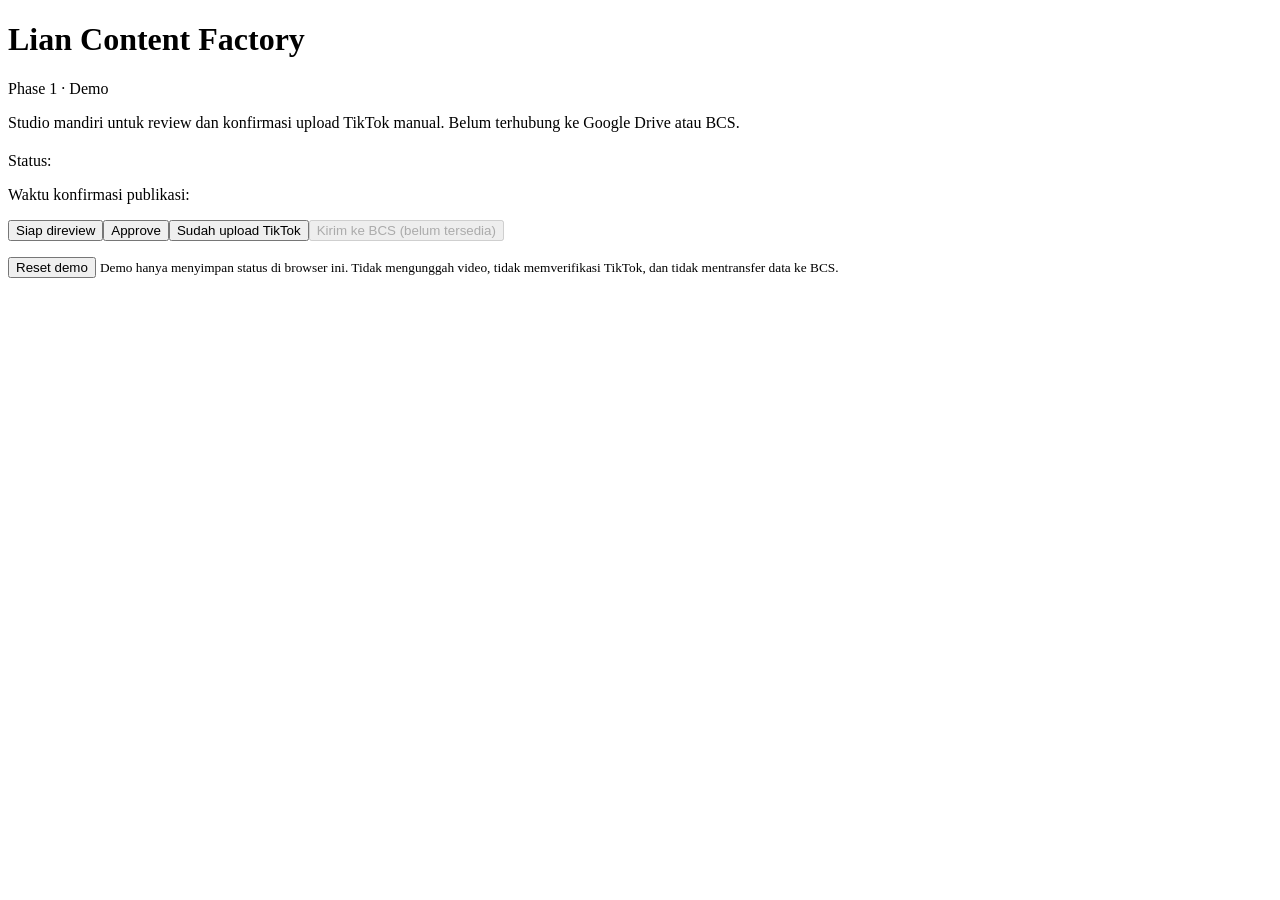
==== lcf/index.html @ b83192f2 "Embed LCF Phase 1 dashboard scaffold in PWA" ====
<!doctype html>
<html lang="id"><head><meta charset="utf-8"><meta name="viewport" content="width=device-width,initial-scale=1"><title>Lian Content Factory</title><link rel="stylesheet" href="./style.css"></head>
<body><main><header><h1>Lian Content Factory</h1><span class="tag">Phase 1 · Demo</span></header>
<p class="muted">Studio mandiri untuk review dan konfirmasi upload TikTok manual. Belum terhubung ke Google Drive atau BCS.</p>
<article><h2 id="content-title"></h2><p>Status: <strong id="status"></strong></p>
<p>Waktu konfirmasi publikasi: <span id="publication-time"></span></p>
<div class="actions"><button id="review">Siap direview</button><button id="approve">Approve</button><button id="publish">Sudah upload TikTok</button><button id="send" disabled>Kirim ke BCS (belum tersedia)</button></div>
<p role="status" id="notice"></p><button id="reset">Reset demo</button>
<small>Demo hanya menyimpan status di browser ini. Tidak mengunggah video, tidak memverifikasi TikTok, dan tidak mentransfer data ke BCS.</small>
</article></main><script src="./app.js" defer></script></body></html>
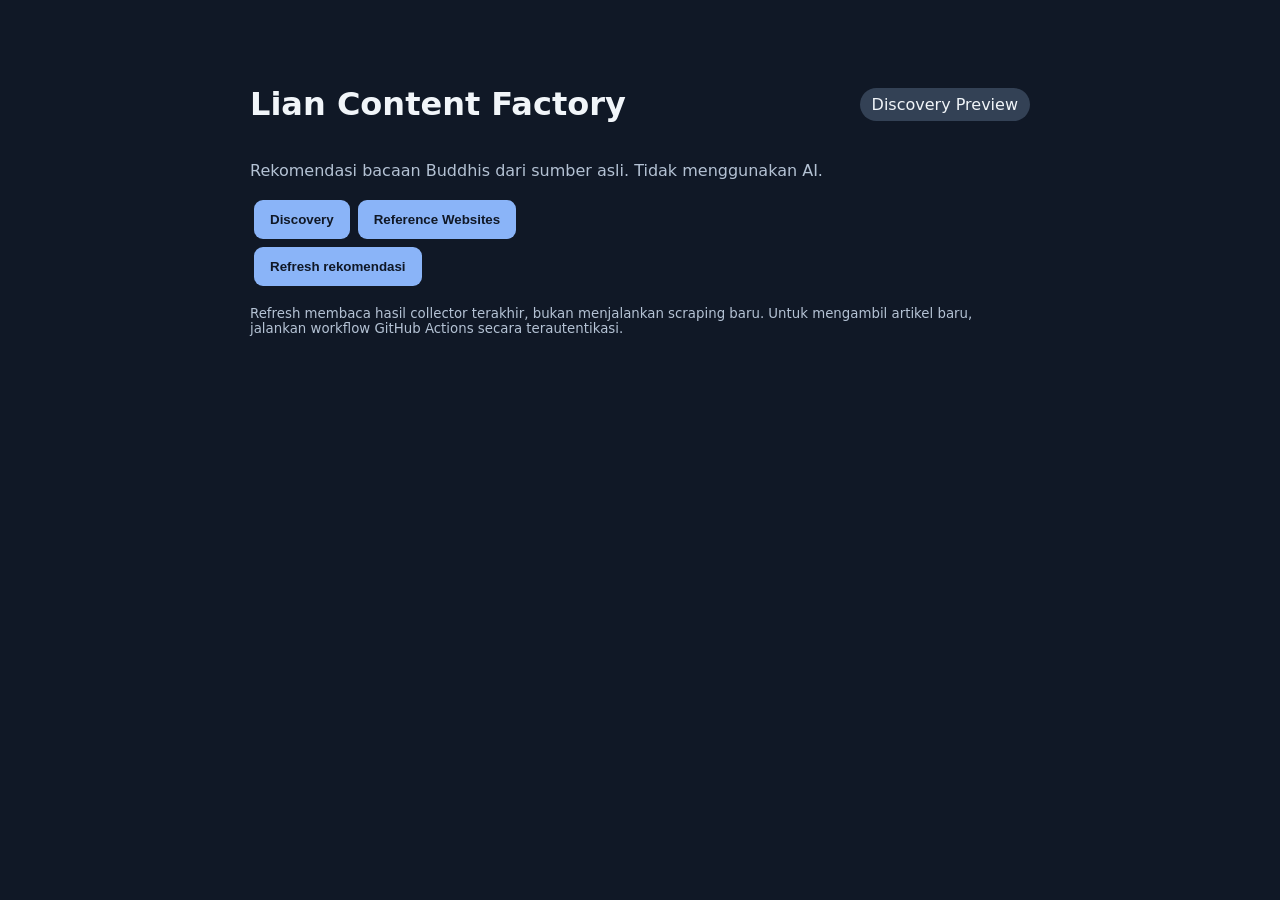
==== commit 98bb922c: "feat: sync LCF discovery reader index.html" ====
--- a/lcf/index.html
+++ b/lcf/index.html
@@ -1,10 +1 @@
-<!doctype html>
-<html lang="id"><head><meta charset="utf-8"><meta name="viewport" content="width=device-width,initial-scale=1"><title>Lian Content Factory</title><link rel="stylesheet" href="./style.css"></head>
-<body><main><header><h1>Lian Content Factory</h1><span class="tag">Phase 1 · Demo</span></header>
-<p class="muted">Studio mandiri untuk review dan konfirmasi upload TikTok manual. Belum terhubung ke Google Drive atau BCS.</p>
-<article><h2 id="content-title"></h2><p>Status: <strong id="status"></strong></p>
-<p>Waktu konfirmasi publikasi: <span id="publication-time"></span></p>
-<div class="actions"><button id="review">Siap direview</button><button id="approve">Approve</button><button id="publish">Sudah upload TikTok</button><button id="send" disabled>Kirim ke BCS (belum tersedia)</button></div>
-<p role="status" id="notice"></p><button id="reset">Reset demo</button>
-<small>Demo hanya menyimpan status di browser ini. Tidak mengunggah video, tidak memverifikasi TikTok, dan tidak mentransfer data ke BCS.</small>
-</article></main><script src="./app.js" defer></script></body></html>
+<!doctype html><html lang="id"><head><meta charset="utf-8"><meta name="viewport" content="width=device-width,initial-scale=1"><title>Lian Content Factory · Discovery</title><link rel="stylesheet" href="./style.css"></head><body><main><header><h1>Lian Content Factory</h1><span class="tag">Discovery Preview</span></header><p class="muted">Rekomendasi bacaan Buddhis dari sumber asli. Tidak menggunakan AI.</p><nav><button id="home">Discovery</button><button id="settings">Reference Websites</button></nav><section id="discover-panel"><div class="toolbar"><button id="generate">Refresh rekomendasi</button><span id="updated" class="muted"></span></div><p id="notice" role="status" class="muted"></p><div id="articles" class="cards"></div><small>Refresh membaca hasil collector terakhir, bukan menjalankan scraping baru. Untuk mengambil artikel baru, jalankan workflow GitHub Actions secara terautentikasi.</small></section><section id="settings-panel" hidden><h2>Reference Websites</h2><p class="muted">Konfigurasi lokal untuk persiapan. Ekspor JSON lalu review sebelum diterapkan ke repository; perubahan di sini belum mengubah collector.</p><div id="sources"></div><form id="add-source"><label>Nama website <input id="source-name" required maxlength="80"></label><label>Alamat HTTPS <input id="source-url" type="url" required placeholder="https://example.org/"></label><button type="submit">Add Website</button></form><button id="export">Export source configuration</button><p id="config-notice" role="status" class="muted"></p></section></main><script src="./app.js" defer></script></body></html>
--- a/lcf/style.css
+++ b/lcf/style.css
@@ -0,0 +1 @@
+:root{font-family:system-ui,sans-serif;color-scheme:dark;background:#101826;color:#f1f5f9}body{margin:0}main{max-width:780px;margin:40px auto;padding:24px}header{display:flex;justify-content:space-between;align-items:center;gap:12px}article{border:1px solid #35465c;border-radius:16px;padding:24px;background:#182538}button{border:0;border-radius:9px;padding:12px 16px;background:#8ab4f8;color:#101826;font-weight:650;cursor:pointer;margin:4px}button:disabled{opacity:.35;cursor:not-allowed}.tag{background:#334155;padding:7px 12px;border-radius:20px}.muted{color:#b4c2d4}.actions{margin-top:20px}small{display:block;margin-top:16px;color:#b4c2d4}button:focus-visible{outline:3px solid white;outline-offset:2px}
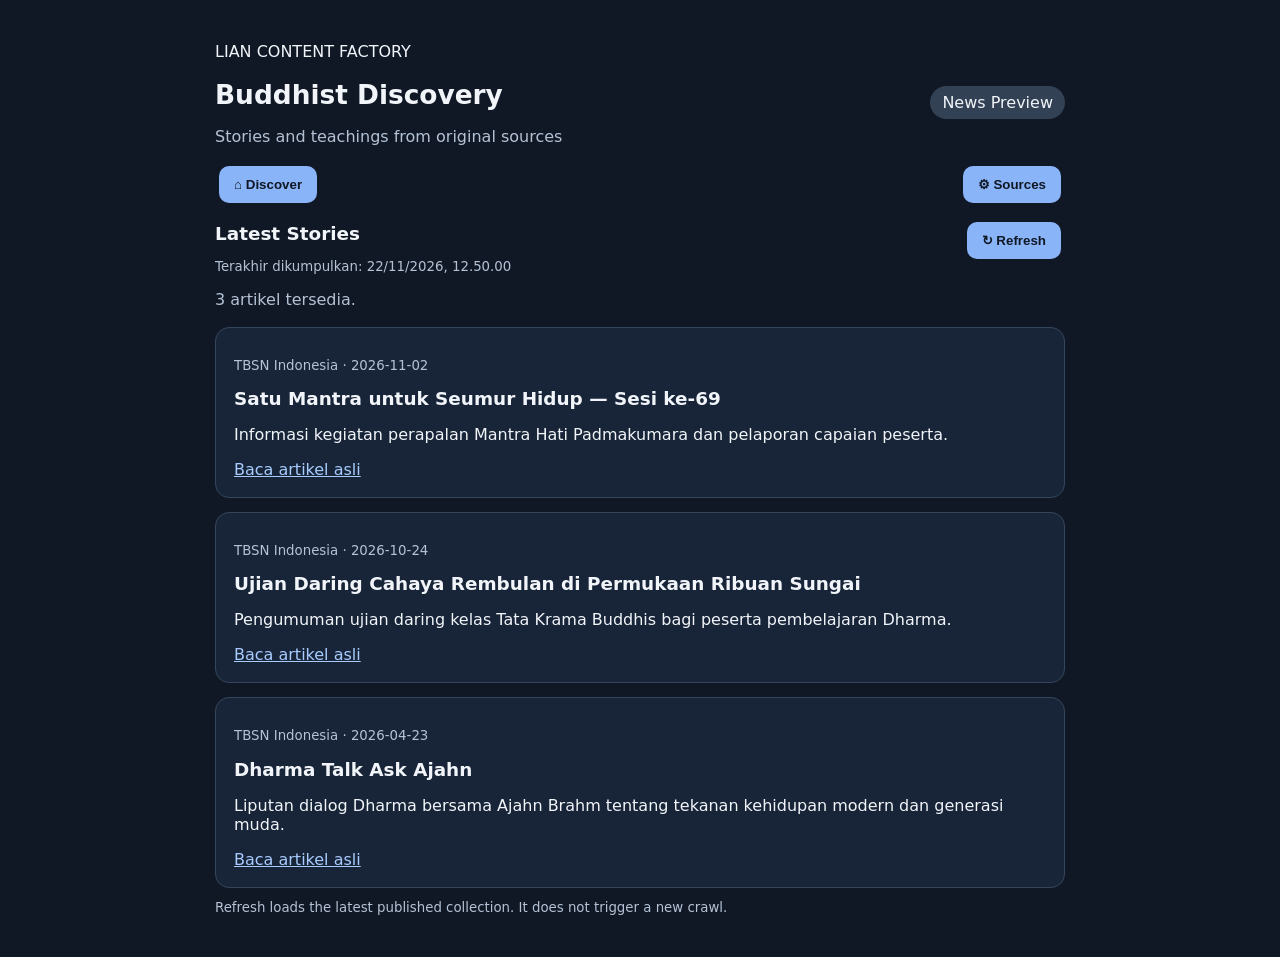
==== commit 71edd938: "feat: English news cards index.html" ====
--- a/lcf/index.html
+++ b/lcf/index.html
@@ -1 +1 @@
-<!doctype html><html lang="id"><head><meta charset="utf-8"><meta name="viewport" content="width=device-width,initial-scale=1"><title>Lian Content Factory · Discovery</title><link rel="stylesheet" href="./style.css"></head><body><main><header><h1>Lian Content Factory</h1><span class="tag">Discovery Preview</span></header><p class="muted">Rekomendasi bacaan Buddhis dari sumber asli. Tidak menggunakan AI.</p><nav><button id="home">Discovery</button><button id="settings">Reference Websites</button></nav><section id="discover-panel"><div class="toolbar"><button id="generate">Refresh rekomendasi</button><span id="updated" class="muted"></span></div><p id="notice" role="status" class="muted"></p><div id="articles" class="cards"></div><small>Refresh membaca hasil collector terakhir, bukan menjalankan scraping baru. Untuk mengambil artikel baru, jalankan workflow GitHub Actions secara terautentikasi.</small></section><section id="settings-panel" hidden><h2>Reference Websites</h2><p class="muted">Konfigurasi lokal untuk persiapan. Ekspor JSON lalu review sebelum diterapkan ke repository; perubahan di sini belum mengubah collector.</p><div id="sources"></div><form id="add-source"><label>Nama website <input id="source-name" required maxlength="80"></label><label>Alamat HTTPS <input id="source-url" type="url" required placeholder="https://example.org/"></label><button type="submit">Add Website</button></form><button id="export">Export source configuration</button><p id="config-notice" role="status" class="muted"></p></section></main><script src="./app.js" defer></script></body></html>+<!doctype html><html lang="en"><head><meta charset="utf-8"><meta name="viewport" content="width=device-width,initial-scale=1"><title>Lian Content Factory | News</title><link rel="stylesheet" href="./style.css"></head><body><main><header><div><div class="eyebrow">LIAN CONTENT FACTORY</div><h1>Buddhist Discovery</h1><p class="muted">Stories and teachings from original sources</p></div><span class="tag">News Preview</span></header><nav aria-label="Sections"><button id="home" class="nav-button" aria-label="Discover news">⌂ <span>Discover</span></button><button id="settings" class="nav-button" aria-label="Manage sources">⚙ <span>Sources</span></button></nav><section id="discover-panel"><div class="toolbar"><div><h2>Latest Stories</h2><small id="updated"></small></div><button id="generate" class="primary" aria-label="Refresh articles">↻ <span>Refresh</span></button></div><p id="notice" role="status" class="muted"></p><div id="articles" class="cards"></div><small class="footnote">Refresh loads the latest published collection. It does not trigger a new crawl.</small></section><section id="settings-panel" hidden><h2>Reference Websites</h2><p class="muted">Manage a local draft of your sources. Export the JSON to apply changes through repository review.</p><div id="sources"></div><form id="add-source"><label>Website Name<input id="source-name" required maxlength="80"></label><label>HTTPS URL<input id="source-url" type="url" required placeholder="https://example.org/"></label><button type="submit" class="primary">＋ <span>Add Source</span></button></form><button id="export">⇩ <span>Export JSON</span></button><p id="config-notice" role="status" class="muted"></p></section></main><script src="./app.js" defer></script></body></html>
--- a/lcf/style.css
+++ b/lcf/style.css
@@ -1 +1 @@
-:root{font-family:system-ui,sans-serif;color-scheme:dark;background:#101826;color:#f1f5f9}body{margin:0}main{max-width:780px;margin:40px auto;padding:24px}header{display:flex;justify-content:space-between;align-items:center;gap:12px}article{border:1px solid #35465c;border-radius:16px;padding:24px;background:#182538}button{border:0;border-radius:9px;padding:12px 16px;background:#8ab4f8;color:#101826;font-weight:650;cursor:pointer;margin:4px}button:disabled{opacity:.35;cursor:not-allowed}.tag{background:#334155;padding:7px 12px;border-radius:20px}.muted{color:#b4c2d4}.actions{margin-top:20px}small{display:block;margin-top:16px;color:#b4c2d4}button:focus-visible{outline:3px solid white;outline-offset:2px}+:root{font-family:system-ui,sans-serif;color-scheme:dark;background:#101826;color:#f1f5f9}body{margin:0}main{max-width:850px;margin:24px auto;padding:18px}header,.toolbar,nav{display:flex;align-items:center;justify-content:space-between;gap:12px;flex-wrap:wrap}h1{font-size:1.65rem}h2{font-size:1.15rem}button{border:0;border-radius:10px;padding:11px 15px;background:#8ab4f8;color:#101826;font-weight:650;cursor:pointer;margin:4px}button:disabled{opacity:.5}button:focus-visible,a:focus-visible,input:focus-visible{outline:3px solid white;outline-offset:2px}.tag{background:#334155;padding:7px 12px;border-radius:20px}.muted,small{color:#b4c2d4}.cards{display:grid;gap:14px;margin-top:18px}article,.source{border:1px solid #35465c;border-radius:14px;padding:18px;background:#182538}article a{color:#a8ccff}.source{display:flex;align-items:center;gap:12px;flex-wrap:wrap;margin:10px 0}.source small{flex:1;min-width:180px;overflow-wrap:anywhere}label{display:block;margin:12px 0}input:not([type=checkbox]){display:block;box-sizing:border-box;width:100%;padding:11px;background:#1d2b40;color:white;border:1px solid #63748c;border-radius:8px}small{display:block;margin-top:12px}[hidden]{display:none!important}
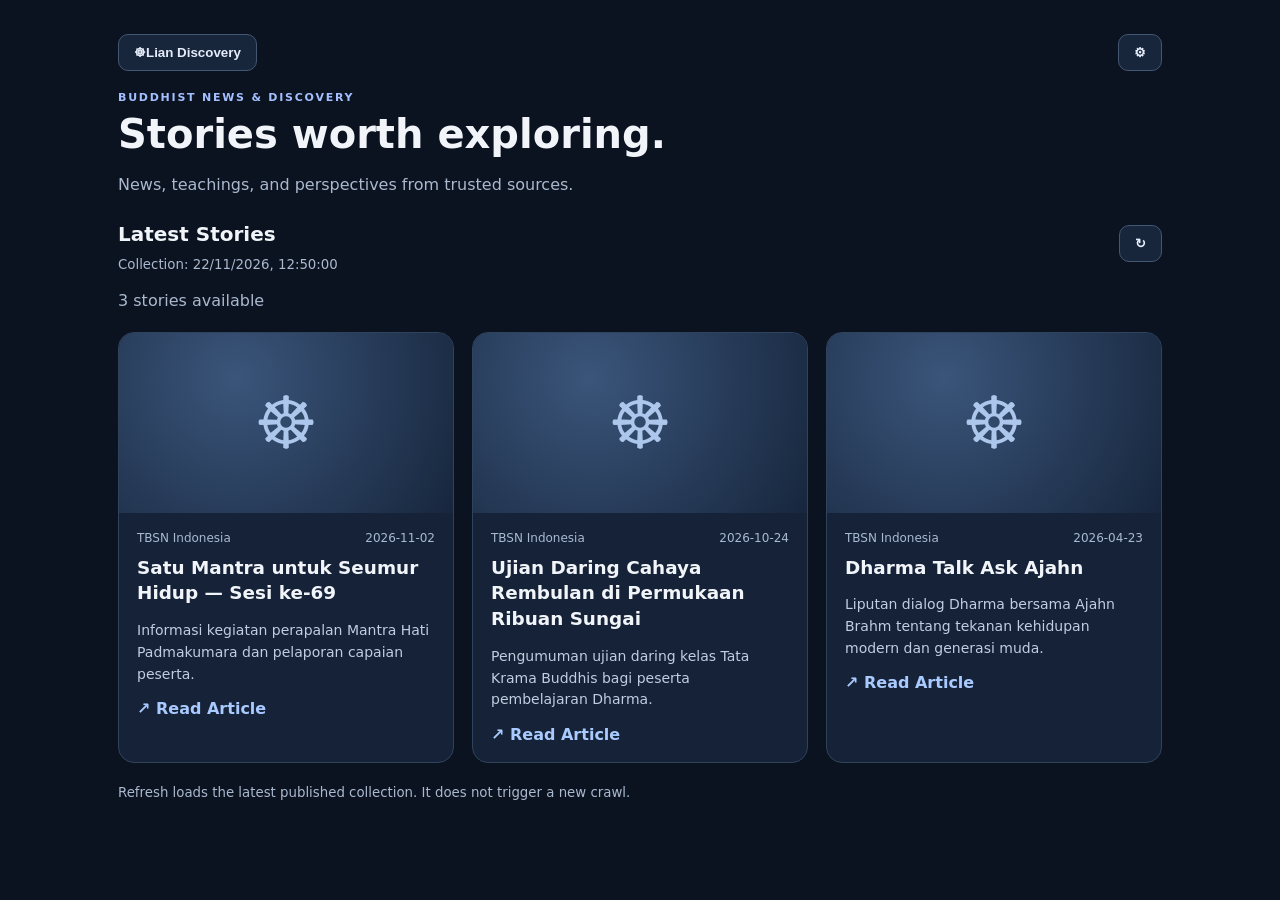
==== commit 5e856ac7: "design: minimal editorial LCF index.html" ====
--- a/lcf/index.html
+++ b/lcf/index.html
@@ -1 +1 @@
-<!doctype html><html lang="en"><head><meta charset="utf-8"><meta name="viewport" content="width=device-width,initial-scale=1"><title>Lian Content Factory | News</title><link rel="stylesheet" href="./style.css"></head><body><main><header><div><div class="eyebrow">LIAN CONTENT FACTORY</div><h1>Buddhist Discovery</h1><p class="muted">Stories and teachings from original sources</p></div><span class="tag">News Preview</span></header><nav aria-label="Sections"><button id="home" class="nav-button" aria-label="Discover news">⌂ <span>Discover</span></button><button id="settings" class="nav-button" aria-label="Manage sources">⚙ <span>Sources</span></button></nav><section id="discover-panel"><div class="toolbar"><div><h2>Latest Stories</h2><small id="updated"></small></div><button id="generate" class="primary" aria-label="Refresh articles">↻ <span>Refresh</span></button></div><p id="notice" role="status" class="muted"></p><div id="articles" class="cards"></div><small class="footnote">Refresh loads the latest published collection. It does not trigger a new crawl.</small></section><section id="settings-panel" hidden><h2>Reference Websites</h2><p class="muted">Manage a local draft of your sources. Export the JSON to apply changes through repository review.</p><div id="sources"></div><form id="add-source"><label>Website Name<input id="source-name" required maxlength="80"></label><label>HTTPS URL<input id="source-url" type="url" required placeholder="https://example.org/"></label><button type="submit" class="primary">＋ <span>Add Source</span></button></form><button id="export">⇩ <span>Export JSON</span></button><p id="config-notice" role="status" class="muted"></p></section></main><script src="./app.js" defer></script></body></html>+<!doctype html><html lang="en"><head><meta charset="utf-8"><meta name="viewport" content="width=device-width,initial-scale=1"><title>Lian Content Factory | News</title><link rel="stylesheet" href="./style.css"></head><body><main><header class="masthead"><button id="home" class="brand-button" aria-label="Back to news"><span class="brand-mark">☸</span><span class="brand-name">Lian <b>Discovery</b></span></button><button id="settings" class="icon-button" aria-label="Source settings" title="Source settings">⚙</button></header><div class="editorial-intro"><div class="eyebrow">BUDDHIST NEWS & DISCOVERY</div><h1>Stories worth exploring.</h1><p class="muted">News, teachings, and perspectives from trusted sources.</p></div><section id="discover-panel"><div class="toolbar"><div><h2>Latest Stories</h2><small id="updated"></small></div><button id="generate" class="icon-button" aria-label="Refresh articles" title="Refresh articles">↻</button></div><p id="notice" role="status" class="muted"></p><div id="articles" class="cards"></div><small class="footnote">Refresh loads the latest published collection. It does not trigger a new crawl.</small></section><section id="settings-panel" hidden><div class="settings-heading"><button id="back-news" class="icon-button" aria-label="Back to news" title="Back to news">←</button><h2>Reference Websites</h2></div><p class="muted">Manage a local draft of your sources. Export the JSON to apply changes through repository review.</p><div id="sources"></div><form id="add-source"><label>Website Name<input id="source-name" required maxlength="80"></label><label>HTTPS URL<input id="source-url" type="url" required placeholder="https://example.org/"></label><button type="submit" class="primary">＋ <span>Add Source</span></button></form><button id="export">⇩ <span>Export JSON</span></button><p id="config-notice" role="status" class="muted"></p></section></main><script src="./app.js" defer></script></body></html>
--- a/lcf/style.css
+++ b/lcf/style.css
@@ -1 +1 @@
-:root{font-family:system-ui,sans-serif;color-scheme:dark;background:#101826;color:#f1f5f9}body{margin:0}main{max-width:850px;margin:24px auto;padding:18px}header,.toolbar,nav{display:flex;align-items:center;justify-content:space-between;gap:12px;flex-wrap:wrap}h1{font-size:1.65rem}h2{font-size:1.15rem}button{border:0;border-radius:10px;padding:11px 15px;background:#8ab4f8;color:#101826;font-weight:650;cursor:pointer;margin:4px}button:disabled{opacity:.5}button:focus-visible,a:focus-visible,input:focus-visible{outline:3px solid white;outline-offset:2px}.tag{background:#334155;padding:7px 12px;border-radius:20px}.muted,small{color:#b4c2d4}.cards{display:grid;gap:14px;margin-top:18px}article,.source{border:1px solid #35465c;border-radius:14px;padding:18px;background:#182538}article a{color:#a8ccff}.source{display:flex;align-items:center;gap:12px;flex-wrap:wrap;margin:10px 0}.source small{flex:1;min-width:180px;overflow-wrap:anywhere}label{display:block;margin:12px 0}input:not([type=checkbox]){display:block;box-sizing:border-box;width:100%;padding:11px;background:#1d2b40;color:white;border:1px solid #63748c;border-radius:8px}small{display:block;margin-top:12px}[hidden]{display:none!important}+:root{font-family:system-ui,-apple-system,sans-serif;color-scheme:dark;background:#0b1220;color:#f1f5f9}*{box-sizing:border-box}body{margin:0}main{max-width:1080px;margin:0 auto;padding:24px 18px 60px}header,.toolbar,nav{display:flex;align-items:center;justify-content:space-between;gap:12px;flex-wrap:wrap}header{padding:10px 0 20px}.eyebrow{color:#a4bfff;font-size:11px;font-weight:800;letter-spacing:.16em}h1{font-size:clamp(1.6rem,4vw,2.5rem);margin:7px 0}h2{font-size:1.25rem;margin:8px 0}h3{font-size:1.15rem;line-height:1.4;margin:10px 0}p{line-height:1.55}.muted,small{color:#aab9ce}.tag{border:1px solid #3d526d;padding:8px 12px;border-radius:24px;color:#cbd9ee;font-size:12px}nav{justify-content:flex-start;padding:10px 0 24px;border-top:1px solid #26384e}button{border:1px solid #435672;border-radius:10px;padding:10px 15px;background:#18263c;color:#e5edfa;font-weight:650;cursor:pointer}button.primary{background:#90b7ff;color:#071425;border-color:#90b7ff}button:disabled{opacity:.5}button:focus-visible,a:focus-visible,input:focus-visible{outline:3px solid #d3e4ff;outline-offset:3px}.cards{display:grid;grid-template-columns:repeat(auto-fill,minmax(min(100%,290px),1fr));gap:18px;margin:18px 0}.news-card{overflow:hidden;border:1px solid #30435c;border-radius:16px;background:#152237}.news-image{height:180px;background:#223b5b;overflow:hidden}.news-image img{width:100%;height:100%;object-fit:cover;display:block}.news-image.placeholder{display:grid;place-items:center;background:radial-gradient(circle at 35% 25%,#3a557a,#17263d)}.placeholder span{font-size:72px;color:#adc6eb}.news-body{padding:18px}.news-meta{display:flex;gap:8px;justify-content:space-between;flex-wrap:wrap;font-size:12px;color:#a8bad2}.news-body p{color:#c1cee0;font-size:14px;min-height:42px}.read-link{color:#a9caff;font-weight:750;text-decoration:none}.read-link:hover{text-decoration:underline}.source{display:flex;align-items:center;gap:12px;flex-wrap:wrap;border:1px solid #35465c;border-radius:12px;padding:14px;margin:10px 0}.source small{flex:1;min-width:170px;overflow-wrap:anywhere}label{display:block;margin:12px 0}input:not([type=checkbox]){display:block;width:100%;padding:12px;background:#1d2b40;color:white;border:1px solid #63748c;border-radius:8px}.footnote{display:block;margin-top:22px}[hidden]{display:none!important}@media(max-width:520px){.news-image{height:200px}.tag{display:none}}
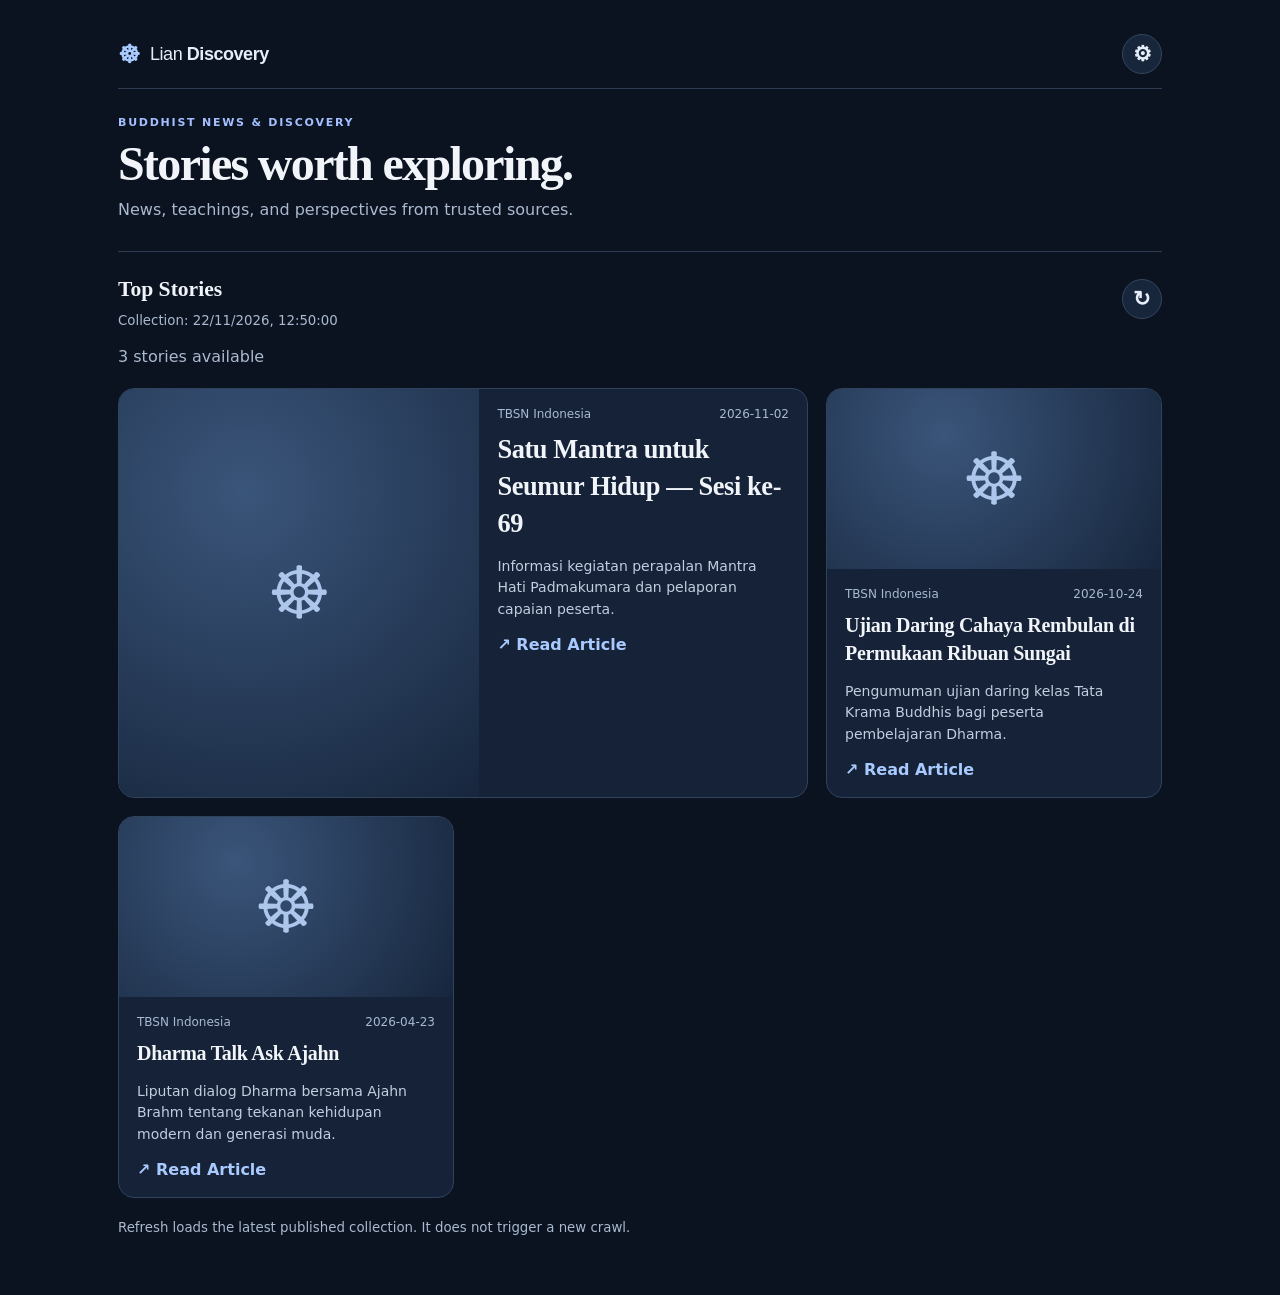
==== commit b32580b1: "design: compact news masthead index.html" ====
--- a/lcf/index.html
+++ b/lcf/index.html
@@ -1 +1 @@
-<!doctype html><html lang="en"><head><meta charset="utf-8"><meta name="viewport" content="width=device-width,initial-scale=1"><title>Lian Content Factory | News</title><link rel="stylesheet" href="./style.css"></head><body><main><header class="masthead"><button id="home" class="brand-button" aria-label="Back to news"><span class="brand-mark">☸</span><span class="brand-name">Lian <b>Discovery</b></span></button><button id="settings" class="icon-button" aria-label="Source settings" title="Source settings">⚙</button></header><div class="editorial-intro"><div class="eyebrow">BUDDHIST NEWS & DISCOVERY</div><h1>Stories worth exploring.</h1><p class="muted">News, teachings, and perspectives from trusted sources.</p></div><section id="discover-panel"><div class="toolbar"><div><h2>Latest Stories</h2><small id="updated"></small></div><button id="generate" class="icon-button" aria-label="Refresh articles" title="Refresh articles">↻</button></div><p id="notice" role="status" class="muted"></p><div id="articles" class="cards"></div><small class="footnote">Refresh loads the latest published collection. It does not trigger a new crawl.</small></section><section id="settings-panel" hidden><div class="settings-heading"><button id="back-news" class="icon-button" aria-label="Back to news" title="Back to news">←</button><h2>Reference Websites</h2></div><p class="muted">Manage a local draft of your sources. Export the JSON to apply changes through repository review.</p><div id="sources"></div><form id="add-source"><label>Website Name<input id="source-name" required maxlength="80"></label><label>HTTPS URL<input id="source-url" type="url" required placeholder="https://example.org/"></label><button type="submit" class="primary">＋ <span>Add Source</span></button></form><button id="export">⇩ <span>Export JSON</span></button><p id="config-notice" role="status" class="muted"></p></section></main><script src="./app.js" defer></script></body></html>+<!doctype html><html lang="en"><head><meta charset="utf-8"><meta name="viewport" content="width=device-width,initial-scale=1"><title>Lian Content Factory | News</title><link rel="stylesheet" href="./style.css"></head><body><main><header class="masthead"><button id="home" class="brand-button" aria-label="Back to news"><span class="brand-mark">☸</span><span class="brand-name">Lian <b>Discovery</b></span></button><button id="settings" class="icon-button" aria-label="Source settings" title="Source settings">⚙</button></header><div class="editorial-intro"><div class="eyebrow">BUDDHIST NEWS & DISCOVERY</div><h1>Stories worth exploring.</h1><p class="muted">News, teachings, and perspectives from trusted sources.</p></div><section id="discover-panel"><div class="toolbar"><div><h2>Top Stories</h2><small id="updated"></small></div><button id="generate" class="icon-button" aria-label="Refresh articles" title="Refresh articles">↻</button></div><p id="notice" role="status" class="muted"></p><div id="articles" class="cards"></div><small class="footnote">Refresh loads the latest published collection. It does not trigger a new crawl.</small></section><section id="settings-panel" hidden><div class="settings-heading"><button id="back-news" class="icon-button" aria-label="Back to news" title="Back to news">←</button><h2>Reference Websites</h2></div><p class="muted">Manage a local draft of your sources. Export the JSON to apply changes through repository review.</p><div id="sources"></div><form id="add-source"><label>Website Name<input id="source-name" required maxlength="80"></label><label>HTTPS URL<input id="source-url" type="url" required placeholder="https://example.org/"></label><button type="submit" class="primary">＋ <span>Add Source</span></button></form><button id="export">⇩ <span>Export JSON</span></button><p id="config-notice" role="status" class="muted"></p></section></main><script src="./app.js" defer></script></body></html>
--- a/lcf/style.css
+++ b/lcf/style.css
@@ -1 +1,13 @@
-:root{font-family:system-ui,-apple-system,sans-serif;color-scheme:dark;background:#0b1220;color:#f1f5f9}*{box-sizing:border-box}body{margin:0}main{max-width:1080px;margin:0 auto;padding:24px 18px 60px}header,.toolbar,nav{display:flex;align-items:center;justify-content:space-between;gap:12px;flex-wrap:wrap}header{padding:10px 0 20px}.eyebrow{color:#a4bfff;font-size:11px;font-weight:800;letter-spacing:.16em}h1{font-size:clamp(1.6rem,4vw,2.5rem);margin:7px 0}h2{font-size:1.25rem;margin:8px 0}h3{font-size:1.15rem;line-height:1.4;margin:10px 0}p{line-height:1.55}.muted,small{color:#aab9ce}.tag{border:1px solid #3d526d;padding:8px 12px;border-radius:24px;color:#cbd9ee;font-size:12px}nav{justify-content:flex-start;padding:10px 0 24px;border-top:1px solid #26384e}button{border:1px solid #435672;border-radius:10px;padding:10px 15px;background:#18263c;color:#e5edfa;font-weight:650;cursor:pointer}button.primary{background:#90b7ff;color:#071425;border-color:#90b7ff}button:disabled{opacity:.5}button:focus-visible,a:focus-visible,input:focus-visible{outline:3px solid #d3e4ff;outline-offset:3px}.cards{display:grid;grid-template-columns:repeat(auto-fill,minmax(min(100%,290px),1fr));gap:18px;margin:18px 0}.news-card{overflow:hidden;border:1px solid #30435c;border-radius:16px;background:#152237}.news-image{height:180px;background:#223b5b;overflow:hidden}.news-image img{width:100%;height:100%;object-fit:cover;display:block}.news-image.placeholder{display:grid;place-items:center;background:radial-gradient(circle at 35% 25%,#3a557a,#17263d)}.placeholder span{font-size:72px;color:#adc6eb}.news-body{padding:18px}.news-meta{display:flex;gap:8px;justify-content:space-between;flex-wrap:wrap;font-size:12px;color:#a8bad2}.news-body p{color:#c1cee0;font-size:14px;min-height:42px}.read-link{color:#a9caff;font-weight:750;text-decoration:none}.read-link:hover{text-decoration:underline}.source{display:flex;align-items:center;gap:12px;flex-wrap:wrap;border:1px solid #35465c;border-radius:12px;padding:14px;margin:10px 0}.source small{flex:1;min-width:170px;overflow-wrap:anywhere}label{display:block;margin:12px 0}input:not([type=checkbox]){display:block;width:100%;padding:12px;background:#1d2b40;color:white;border:1px solid #63748c;border-radius:8px}.footnote{display:block;margin-top:22px}[hidden]{display:none!important}@media(max-width:520px){.news-image{height:200px}.tag{display:none}}+:root{font-family:system-ui,-apple-system,sans-serif;color-scheme:dark;background:#0b1220;color:#f1f5f9}*{box-sizing:border-box}body{margin:0}main{max-width:1080px;margin:0 auto;padding:24px 18px 60px}header,.toolbar,nav{display:flex;align-items:center;justify-content:space-between;gap:12px;flex-wrap:wrap}header{padding:10px 0 20px}.eyebrow{color:#a4bfff;font-size:11px;font-weight:800;letter-spacing:.16em}h1{font-size:clamp(1.6rem,4vw,2.5rem);margin:7px 0}h2{font-size:1.25rem;margin:8px 0}h3{font-size:1.15rem;line-height:1.4;margin:10px 0}p{line-height:1.55}.muted,small{color:#aab9ce}.tag{border:1px solid #3d526d;padding:8px 12px;border-radius:24px;color:#cbd9ee;font-size:12px}nav{justify-content:flex-start;padding:10px 0 24px;border-top:1px solid #26384e}button{border:1px solid #435672;border-radius:10px;padding:10px 15px;background:#18263c;color:#e5edfa;font-weight:650;cursor:pointer}button.primary{background:#90b7ff;color:#071425;border-color:#90b7ff}button:disabled{opacity:.5}button:focus-visible,a:focus-visible,input:focus-visible{outline:3px solid #d3e4ff;outline-offset:3px}.cards{display:grid;grid-template-columns:repeat(auto-fill,minmax(min(100%,290px),1fr));gap:18px;margin:18px 0}.news-card{overflow:hidden;border:1px solid #30435c;border-radius:16px;background:#152237}.news-image{height:180px;background:#223b5b;overflow:hidden}.news-image img{width:100%;height:100%;object-fit:cover;display:block}.news-image.placeholder{display:grid;place-items:center;background:radial-gradient(circle at 35% 25%,#3a557a,#17263d)}.placeholder span{font-size:72px;color:#adc6eb}.news-body{padding:18px}.news-meta{display:flex;gap:8px;justify-content:space-between;flex-wrap:wrap;font-size:12px;color:#a8bad2}.news-body p{color:#c1cee0;font-size:14px;min-height:42px}.read-link{color:#a9caff;font-weight:750;text-decoration:none}.read-link:hover{text-decoration:underline}.source{display:flex;align-items:center;gap:12px;flex-wrap:wrap;border:1px solid #35465c;border-radius:12px;padding:14px;margin:10px 0}.source small{flex:1;min-width:170px;overflow-wrap:anywhere}label{display:block;margin:12px 0}input:not([type=checkbox]){display:block;width:100%;padding:12px;background:#1d2b40;color:white;border:1px solid #63748c;border-radius:8px}.footnote{display:block;margin-top:22px}[hidden]{display:none!important}@media(max-width:520px){.news-image{height:200px}.tag{display:none}}
+/* Editorial news layout: content first, controls secondary */
+.masthead{padding:10px 0 14px;border-bottom:1px solid #2c3b50;flex-wrap:nowrap}
+.brand-button{display:inline-flex;align-items:center;gap:10px;border:0;background:transparent;padding:4px 0;font-size:18px}
+.brand-mark{font-size:25px;color:#a9caff}.brand-name{font-weight:450;letter-spacing:-.025em}.brand-name b{font-weight:800}
+.icon-button{display:grid;place-items:center;width:40px;height:40px;padding:0;border:1px solid #33465f;background:#18263b;border-radius:50%;font-size:21px}
+.editorial-intro{padding:27px 0 14px}.editorial-intro h1{font-family:Georgia,serif;font-weight:600;letter-spacing:-.035em;font-size:clamp(2rem,5vw,3rem);margin:7px 0}.editorial-intro p{margin:0 0 14px}
+.toolbar{border-top:1px solid #2c3b50;padding-top:17px}.toolbar h2{font-family:Georgia,serif;font-size:1.35rem}
+.news-card{transition:transform .15s ease,border-color .15s ease}.news-card:hover{transform:translateY(-2px);border-color:#6983a6}
+.news-body h3{font-family:Georgia,serif;font-size:1.25rem;letter-spacing:-.015em}
+.settings-heading{display:flex;align-items:center;gap:12px}
+@media(min-width:900px){.cards{grid-template-columns:repeat(3,minmax(0,1fr))}.news-card:first-child{grid-column:span 2;display:grid;grid-template-columns:1.1fr 1fr}.news-card:first-child .news-image{height:100%;min-height:270px}.news-card:first-child h3{font-size:1.65rem}}
+@media(max-width:520px){main{padding:14px 14px 50px}.editorial-intro{padding-top:22px}.cards{gap:14px}}
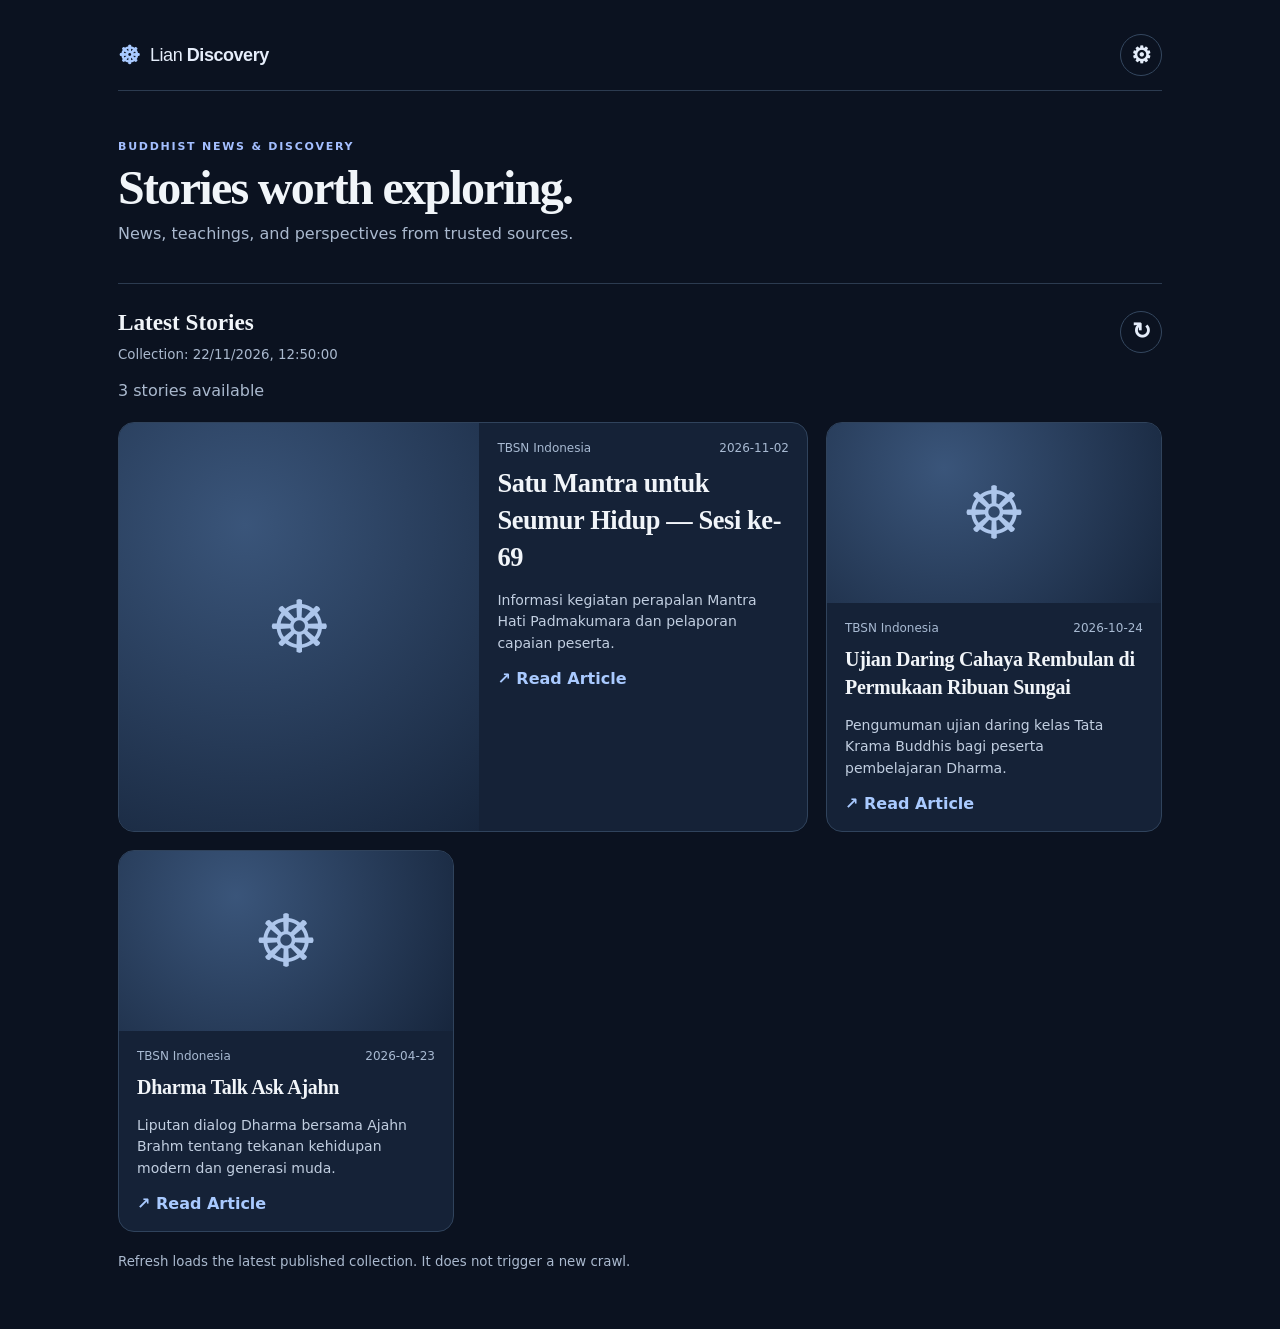
==== commit cd646554: "sync: production LCF editorial reader index.html" ====
--- a/lcf/index.html
+++ b/lcf/index.html
@@ -1 +1 @@
-<!doctype html><html lang="en"><head><meta charset="utf-8"><meta name="viewport" content="width=device-width,initial-scale=1"><title>Lian Content Factory | News</title><link rel="stylesheet" href="./style.css"></head><body><main><header class="masthead"><button id="home" class="brand-button" aria-label="Back to news"><span class="brand-mark">☸</span><span class="brand-name">Lian <b>Discovery</b></span></button><button id="settings" class="icon-button" aria-label="Source settings" title="Source settings">⚙</button></header><div class="editorial-intro"><div class="eyebrow">BUDDHIST NEWS & DISCOVERY</div><h1>Stories worth exploring.</h1><p class="muted">News, teachings, and perspectives from trusted sources.</p></div><section id="discover-panel"><div class="toolbar"><div><h2>Top Stories</h2><small id="updated"></small></div><button id="generate" class="icon-button" aria-label="Refresh articles" title="Refresh articles">↻</button></div><p id="notice" role="status" class="muted"></p><div id="articles" class="cards"></div><small class="footnote">Refresh loads the latest published collection. It does not trigger a new crawl.</small></section><section id="settings-panel" hidden><div class="settings-heading"><button id="back-news" class="icon-button" aria-label="Back to news" title="Back to news">←</button><h2>Reference Websites</h2></div><p class="muted">Manage a local draft of your sources. Export the JSON to apply changes through repository review.</p><div id="sources"></div><form id="add-source"><label>Website Name<input id="source-name" required maxlength="80"></label><label>HTTPS URL<input id="source-url" type="url" required placeholder="https://example.org/"></label><button type="submit" class="primary">＋ <span>Add Source</span></button></form><button id="export">⇩ <span>Export JSON</span></button><p id="config-notice" role="status" class="muted"></p></section></main><script src="./app.js" defer></script></body></html>+<!doctype html><html lang="en"><head><meta charset="utf-8"><meta name="viewport" content="width=device-width,initial-scale=1"><title>Lian Content Factory | News</title><link rel="stylesheet" href="./style.css"></head><body><main><header class="masthead"><button id="home" class="brand-button" aria-label="Back to news"><span class="brand-mark">☸</span><span class="brand-name">Lian <b>Discovery</b></span></button><button id="settings" class="icon-button" aria-label="Source settings" title="Source settings">⚙</button></header><div class="editorial-intro"><div class="eyebrow">BUDDHIST NEWS & DISCOVERY</div><h1>Stories worth exploring.</h1><p class="muted">News, teachings, and perspectives from trusted sources.</p></div><section id="discover-panel"><div class="toolbar"><div><h2>Latest Stories</h2><small id="updated"></small></div><button id="generate" class="icon-button" aria-label="Refresh articles" title="Refresh articles">↻</button></div><p id="notice" role="status" class="muted"></p><div id="articles" class="cards"></div><small class="footnote">Refresh loads the latest published collection. It does not trigger a new crawl.</small></section><section id="settings-panel" hidden><div class="settings-heading"><button id="back-news" class="icon-button" aria-label="Back to news" title="Back to news">←</button><h2>Reference Websites</h2></div><p class="muted">Manage a local draft of your sources. Export the JSON to apply changes through repository review.</p><div id="sources"></div><form id="add-source"><label>Website Name<input id="source-name" required maxlength="80"></label><label>HTTPS URL<input id="source-url" type="url" required placeholder="https://example.org/"></label><button type="submit" class="primary">＋ <span>Add Source</span></button></form><button id="export">⇩ <span>Export JSON</span></button><p id="config-notice" role="status" class="muted"></p></section></main><script src="./app.js" defer></script></body></html>
--- a/lcf/style.css
+++ b/lcf/style.css
@@ -11,3 +11,6 @@
 .settings-heading{display:flex;align-items:center;gap:12px}
 @media(min-width:900px){.cards{grid-template-columns:repeat(3,minmax(0,1fr))}.news-card:first-child{grid-column:span 2;display:grid;grid-template-columns:1.1fr 1fr}.news-card:first-child .news-image{height:100%;min-height:270px}.news-card:first-child h3{font-size:1.65rem}}
 @media(max-width:520px){main{padding:14px 14px 50px}.editorial-intro{padding-top:22px}.cards{gap:14px}}
+
+/* Editorial header: one masthead row, no secondary navigation bar. */
+header{border-bottom:1px solid #26384e;padding:8px 0 16px;margin-bottom:22px;flex-wrap:nowrap}header h1{font-size:clamp(1.45rem,4vw,2rem);margin:3px 0}.header-actions{display:flex;gap:8px;align-items:center}.icon-button{width:42px;height:42px;padding:0;display:grid;place-items:center;font-size:23px;border-radius:50%;background:transparent;border:1px solid #34475f}.icon-button:hover{background:#24364e}.toolbar{margin-top:8px}.toolbar h2{font-size:1.45rem}@media(max-width:520px){main{padding-top:12px}.eyebrow{font-size:9px;letter-spacing:.1em}.icon-button{width:38px;height:38px}}
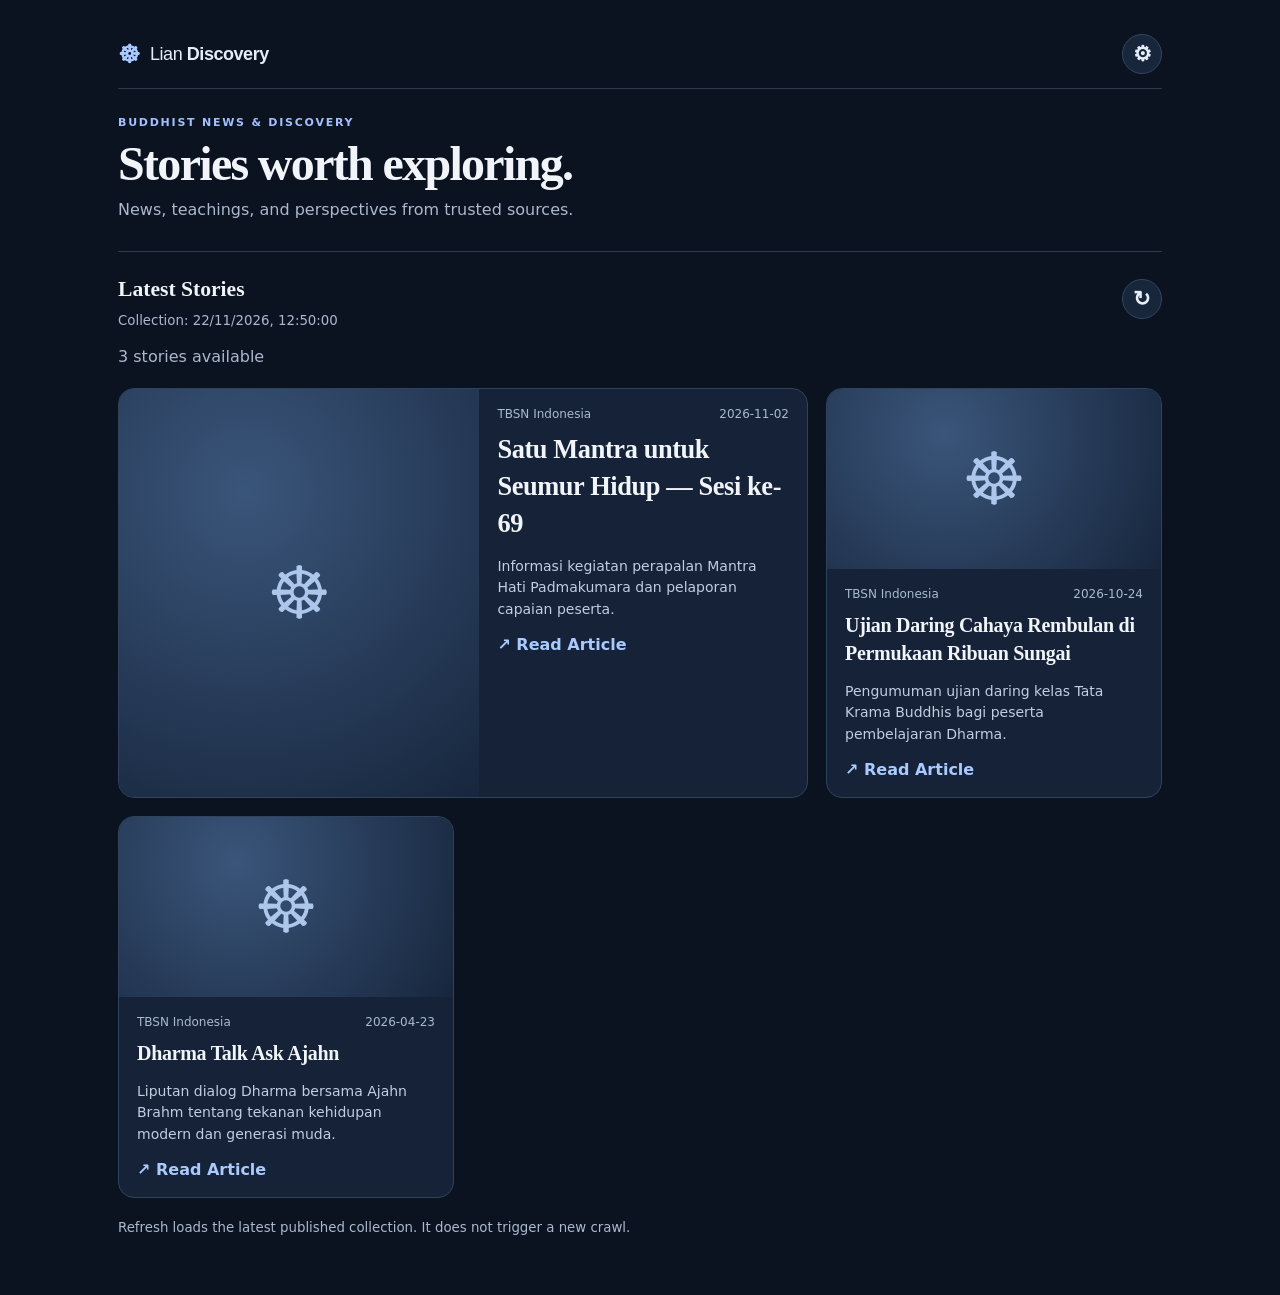
==== commit 7d6c5182: "fix: report Discovery document height to LHS parent" ====
--- a/lcf/index.html
+++ b/lcf/index.html
@@ -1 +1,4 @@
-<!doctype html><html lang="en"><head><meta charset="utf-8"><meta name="viewport" content="width=device-width,initial-scale=1"><title>Lian Content Factory | News</title><link rel="stylesheet" href="./style.css"></head><body><main><header class="masthead"><button id="home" class="brand-button" aria-label="Back to news"><span class="brand-mark">☸</span><span class="brand-name">Lian <b>Discovery</b></span></button><button id="settings" class="icon-button" aria-label="Source settings" title="Source settings">⚙</button></header><div class="editorial-intro"><div class="eyebrow">BUDDHIST NEWS & DISCOVERY</div><h1>Stories worth exploring.</h1><p class="muted">News, teachings, and perspectives from trusted sources.</p></div><section id="discover-panel"><div class="toolbar"><div><h2>Latest Stories</h2><small id="updated"></small></div><button id="generate" class="icon-button" aria-label="Refresh articles" title="Refresh articles">↻</button></div><p id="notice" role="status" class="muted"></p><div id="articles" class="cards"></div><small class="footnote">Refresh loads the latest published collection. It does not trigger a new crawl.</small></section><section id="settings-panel" hidden><div class="settings-heading"><button id="back-news" class="icon-button" aria-label="Back to news" title="Back to news">←</button><h2>Reference Websites</h2></div><p class="muted">Manage a local draft of your sources. Export the JSON to apply changes through repository review.</p><div id="sources"></div><form id="add-source"><label>Website Name<input id="source-name" required maxlength="80"></label><label>HTTPS URL<input id="source-url" type="url" required placeholder="https://example.org/"></label><button type="submit" class="primary">＋ <span>Add Source</span></button></form><button id="export">⇩ <span>Export JSON</span></button><p id="config-notice" role="status" class="muted"></p></section></main><script src="./app.js" defer></script></body></html>+<!doctype html><html lang="en"><head><meta charset="utf-8"><meta name="viewport" content="width=device-width,initial-scale=1"><title>Lian Content Factory | News</title><link rel="stylesheet" href="./style.css"></head><body><main><header class="masthead"><button id="home" class="brand-button" aria-label="Back to news"><span class="brand-mark">☸</span><span class="brand-name">Lian <b>Discovery</b></span></button><button id="settings" class="icon-button" aria-label="Source settings" title="Source settings">⚙</button></header><div class="editorial-intro"><div class="eyebrow">BUDDHIST NEWS & DISCOVERY</div><h1>Stories worth exploring.</h1><p class="muted">News, teachings, and perspectives from trusted sources.</p></div><section id="discover-panel"><div class="toolbar"><div><h2>Latest Stories</h2><small id="updated"></small></div><button id="generate" class="icon-button" aria-label="Refresh articles" title="Refresh articles">↻</button></div><p id="notice" role="status" class="muted"></p><div id="articles" class="cards"></div><small class="footnote">Refresh loads the latest published collection. It does not trigger a new crawl.</small></section><section id="settings-panel" hidden><div class="settings-heading"><button id="back-news" class="icon-button" aria-label="Back to news" title="Back to news">←</button><h2>Reference Websites</h2></div><p class="muted">Manage a local draft of your sources. Export the JSON to apply changes through repository review.</p><div id="sources"></div><form id="add-source"><label>Website Name<input id="source-name" required maxlength="80"></label><label>HTTPS URL<input id="source-url" type="url" required placeholder="https://example.org/"></label><button type="submit" class="primary">＋ <span>Add Source</span></button></form><button id="export">⇩ <span>Export JSON</span></button><p id="config-notice" role="status" class="muted"></p></section></main><script src="./app.js" defer></script><script>
+/* Same-origin parent can expand this iframe to its entire document height. */
+(()=>{if(window.parent===window)return;let last=0;const report=()=>{const height=Math.ceil(Math.max(document.documentElement.scrollHeight,document.body.scrollHeight));if(height>0&&Math.abs(height-last)>2){last=height;window.parent.postMessage({type:'lcf:content-height',height},location.origin);}};const observer=new ResizeObserver(report);observer.observe(document.documentElement);observer.observe(document.body);window.addEventListener('load',report);document.addEventListener('DOMContentLoaded',report);setTimeout(report,250);})();
+</script></body></html>
--- a/lcf/style.css
+++ b/lcf/style.css
@@ -11,6 +11,3 @@
 .settings-heading{display:flex;align-items:center;gap:12px}
 @media(min-width:900px){.cards{grid-template-columns:repeat(3,minmax(0,1fr))}.news-card:first-child{grid-column:span 2;display:grid;grid-template-columns:1.1fr 1fr}.news-card:first-child .news-image{height:100%;min-height:270px}.news-card:first-child h3{font-size:1.65rem}}
 @media(max-width:520px){main{padding:14px 14px 50px}.editorial-intro{padding-top:22px}.cards{gap:14px}}
-
-/* Editorial header: one masthead row, no secondary navigation bar. */
-header{border-bottom:1px solid #26384e;padding:8px 0 16px;margin-bottom:22px;flex-wrap:nowrap}header h1{font-size:clamp(1.45rem,4vw,2rem);margin:3px 0}.header-actions{display:flex;gap:8px;align-items:center}.icon-button{width:42px;height:42px;padding:0;display:grid;place-items:center;font-size:23px;border-radius:50%;background:transparent;border:1px solid #34475f}.icon-button:hover{background:#24364e}.toolbar{margin-top:8px}.toolbar h2{font-size:1.45rem}@media(max-width:520px){main{padding-top:12px}.eyebrow{font-size:9px;letter-spacing:.1em}.icon-button{width:38px;height:38px}}
